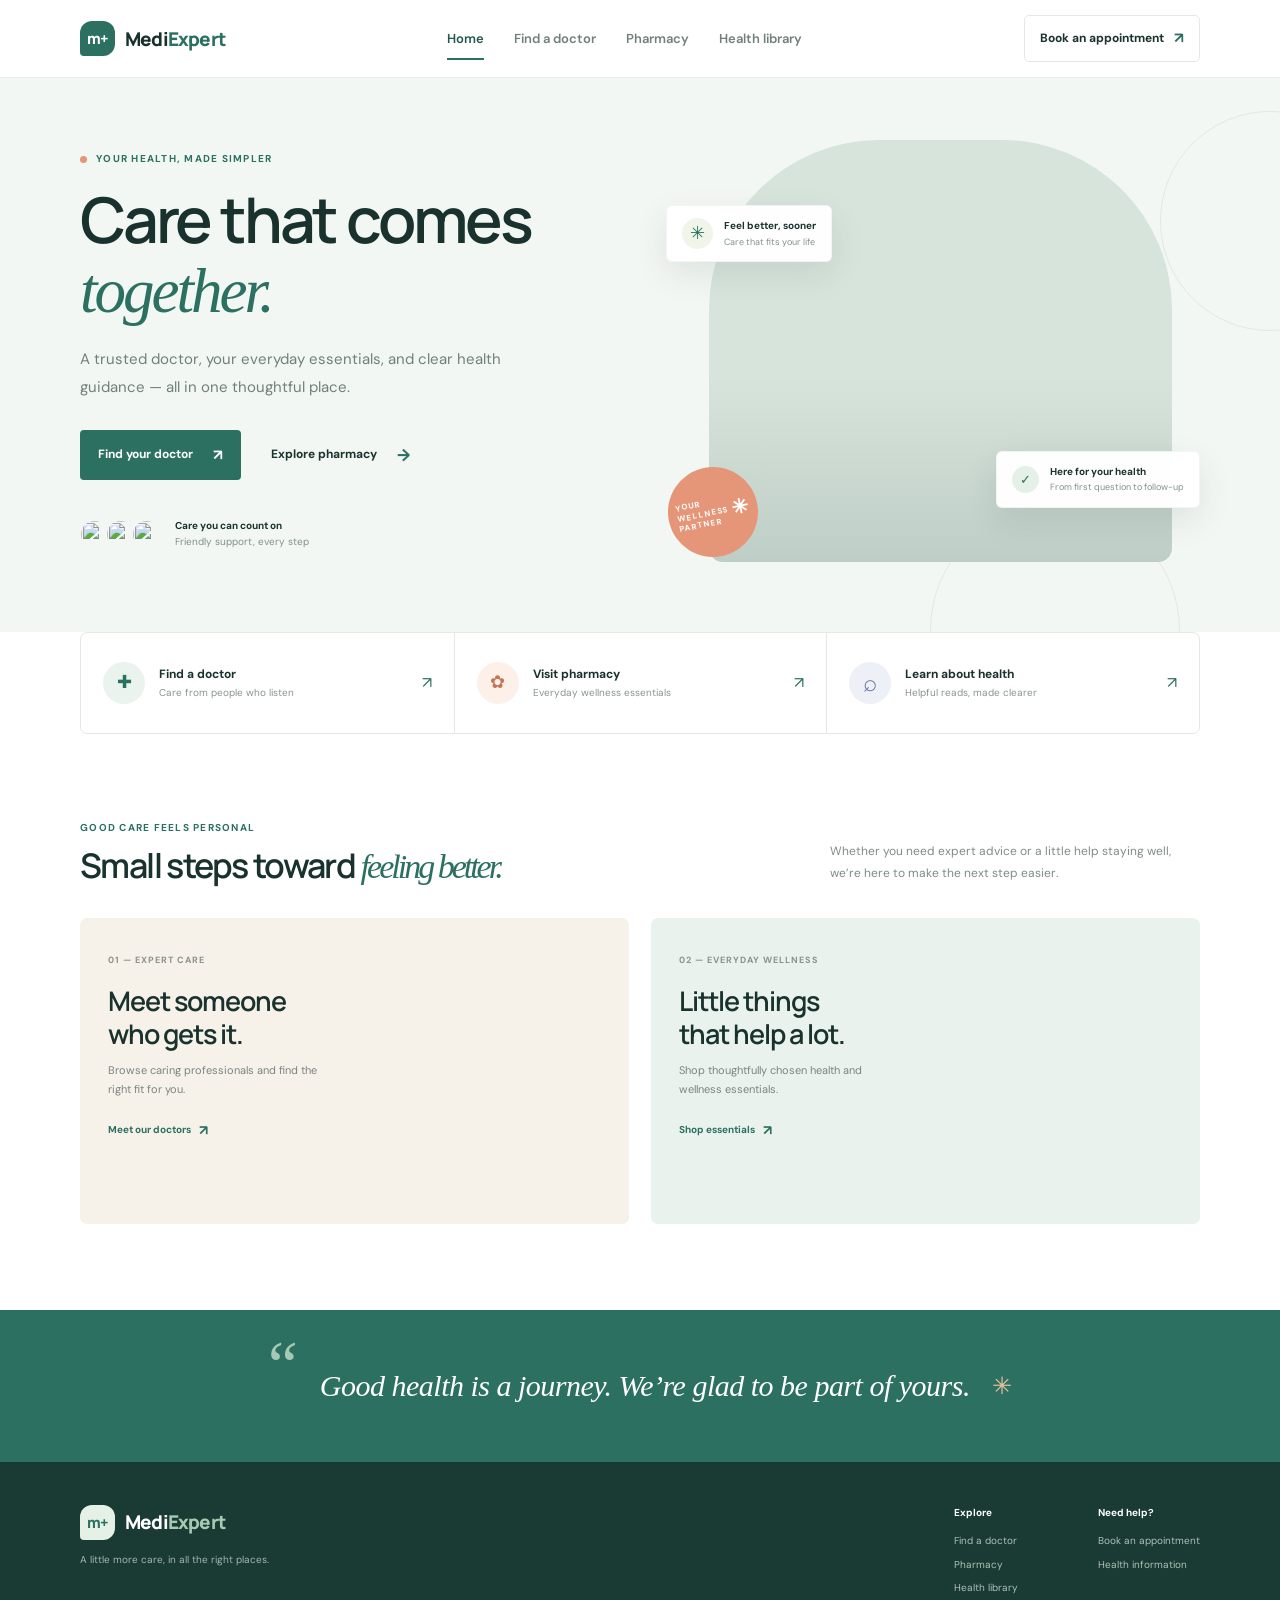
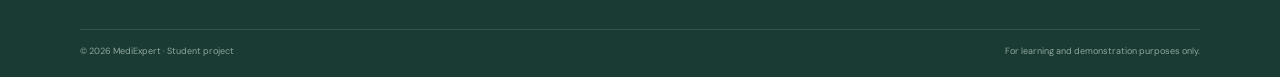
==== index.html @ ca11064e "Add pharmacy page and styles for MediExpert demo project - Created index.html for the pharmacy secti" ====
<!doctype html>
<html lang="en">
  <head>
    <meta charset="utf-8" />
    <meta name="viewport" content="width=device-width, initial-scale=1" />
    <meta
      name="description"
      content="MediExpert helps you find a doctor, shop everyday wellness essentials, and explore trusted health information."
    />
    <title>MediExpert — Care that comes together</title>
    <link rel="preconnect" href="https://fonts.googleapis.com" />
    <link rel="preconnect" href="https://fonts.gstatic.com" crossorigin />
    <link
      href="https://fonts.googleapis.com/css2?family=DM+Sans:wght@400;500;600;700&family=Manrope:wght@400;500;600;700;800&display=swap"
      rel="stylesheet"
    />
    <link rel="stylesheet" href="/style/styles.css" />
    <script src="/js/script.js" defer></script>
  </head>
  <body>
    <header class="site-header">
      <div class="container nav-wrap">
        <a class="brand" href="/" aria-label="MediExpert home"
          ><span class="brand-mark">m+</span
          ><span>Medi<span class="brand-accent">Expert</span></span></a
        >
        <button
          class="menu-toggle"
          type="button"
          aria-expanded="false"
          aria-label="Open navigation"
        >
          <span></span><span></span><span></span>
        </button>
        <nav class="main-nav" aria-label="Main navigation">
          <a class="active" href="/">Home</a><a href="/doctors">Find a doctor</a
          ><a href="/pharmacy">Pharmacy</a><a href="/health">Health library</a>
        </nav>
        <a class="nav-cta" href="doctors/#appointment"
          >Book an appointment <span>↗</span></a
        >
      </div>
    </header>
    <main>
      <section class="hero">
        <div class="container hero-grid">
          <div class="hero-copy">
            <div class="eyebrow">
              <span class="eyebrow-dot"></span> Your health, made simpler
            </div>
            <h1>Care that comes <span>together.</span></h1>
            <p class="hero-text">
              A trusted doctor, your everyday essentials, and clear health
              guidance — all in one thoughtful place.
            </p>
            <div class="hero-actions">
              <a class="button button-primary" href="/doctors"
                >Find your doctor <span>↗</span></a
              ><a class="button button-quiet" href="/pharmacy"
                >Explore pharmacy <span>→</span></a
              >
            </div>
            <div class="hero-proof">
              <div class="avatar-stack" aria-hidden="true">
                <img
                  src="https://images.unsplash.com/photo-1559839734-2b71ea197ec2?auto=format&fit=crop&w=80&q=80"
                  alt=""
                /><img
                  src="https://images.unsplash.com/photo-1612349317150-e413f6a5b16d?auto=format&fit=crop&w=80&q=80"
                  alt=""
                /><img
                  src="https://images.unsplash.com/photo-1594824476967-48c8b964273f?auto=format&fit=crop&w=80&q=80"
                  alt=""
                />
              </div>
              <div>
                <strong>Care you can count on</strong
                ><span>Friendly support, every step</span>
              </div>
            </div>
          </div>
          <div class="hero-visual">
            <div class="hero-photo"></div>
            <div class="floating-note note-top">
              <span class="note-icon">✳</span
              ><span
                ><strong>Feel better, sooner</strong
                ><small>Care that fits your life</small></span
              >
            </div>
            <div class="floating-note note-bottom">
              <span class="mini-check">✓</span
              ><span
                ><strong>Here for your health</strong
                ><small>From first question to follow-up</small></span
              >
            </div>
            <div class="hero-stamp">
              <span>YOUR<br />WELLNESS<br />PARTNER</span><b>✳</b>
            </div>
          </div>
        </div>
        <div class="hero-orb orb-one"></div>
        <div class="hero-orb orb-two"></div>
      </section>
      <section class="quick-links">
        <div class="container quick-grid">
          <a class="quick-card" href="doctors"
            ><span class="quick-icon icon-doctor">✚</span
            ><span
              ><strong>Find a doctor</strong
              ><small>Care from people who listen</small></span
            ><span class="quick-arrow">↗</span></a
          >
          <a class="quick-card" href="pharmacy"
            ><span class="quick-icon icon-pharmacy">✿</span
            ><span
              ><strong>Visit pharmacy</strong
              ><small>Everyday wellness essentials</small></span
            ><span class="quick-arrow">↗</span></a
          >
          <a class="quick-card" href="/health"
            ><span class="quick-icon icon-learn">⌕</span
            ><span
              ><strong>Learn about health</strong
              ><small>Helpful reads, made clearer</small></span
            ><span class="quick-arrow">↗</span></a
          >
        </div>
      </section>
      <section class="section section-care">
        <div class="container">
          <div class="section-heading">
            <div>
              <div class="eyebrow">Good care feels personal</div>
              <h2>Small steps toward <span>feeling better.</span></h2>
            </div>
            <p>
              Whether you need expert advice or a little help staying well,
              we’re here to make the next step easier.
            </p>
          </div>
          <div class="care-grid">
            <article class="care-card care-doctor">
              <div class="care-card-content">
                <span class="card-kicker">01 — Expert care</span>
                <h3>Meet someone<br />who gets it.</h3>
                <p>
                  Browse caring professionals and find the right fit for you.
                </p>
                <a class="text-link" href="doctors"
                  >Meet our doctors <span>↗</span></a
                >
              </div>
              <div
                class="care-image doctor-image"
                role="img"
                aria-label="Doctor speaking with a patient"
              ></div>
            </article>
            <article class="care-card care-wellness">
              <div class="care-card-content">
                <span class="card-kicker">02 — Everyday wellness</span>
                <h3>Little things<br />that help a lot.</h3>
                <p>Shop thoughtfully chosen health and wellness essentials.</p>
                <a class="text-link" href="pharmacy"
                  >Shop essentials <span>↗</span></a
                >
              </div>
              <div
                class="care-image wellness-image"
                role="img"
                aria-label="Wellness products on a shelf"
              ></div>
            </article>
          </div>
        </div>
      </section>
      <section class="quote-band">
        <div class="container quote-inner">
          <span class="quote-mark">“</span>
          <blockquote>
            Good health is a journey. We’re glad to be part of yours.
          </blockquote>
          <span class="quote-spark">✳</span>
        </div>
      </section>
    </main>
    <footer class="site-footer">
      <div class="container footer-main">
        <div class="footer-brand">
          <a class="brand brand-light" href="index.html"
            ><span class="brand-mark">m+</span
            ><span>Medi<span class="brand-accent">Expert</span></span></a
          >
          <p>A little more care, in all the right places.</p>
        </div>
        <div class="footer-links">
          <div>
            <strong>Explore</strong
            ><a href="doctors/index.html">Find a doctor</a
            ><a href="pharmacy/index.html">Pharmacy</a
            ><a href="health/index.html">Health library</a>
          </div>
          <div>
            <strong>Need help?</strong
            ><a href="doctors/index.html#appointment">Book an appointment</a
            ><a href="health/index.html#disclaimer">Health information</a>
          </div>
        </div>
      </div>
      <div class="container footer-bottom">
        <span>© 2026 MediExpert · Student project</span
        ><span>For learning and demonstration purposes only.</span>
      </div>
    </footer>
  </body>
</html>
---- style/styles.css ----
:root {
  --ink: #19322e;
  --green: #2b7061;
  --green-dark: #20594d;
  --mint: #e8f2ed;
  --mint-light: #f3f7f3;
  --coral: #e59578;
  --line: #e4e9e3;
  --font-body: "DM Sans", sans-serif;
  --font-heading: "Manrope", sans-serif;
}
* { box-sizing: border-box; }
html { scroll-behavior: smooth; }
body { margin: 0; color: var(--ink); background: white; font: 15px/1.65 var(--font-body); }
a { color: inherit; text-decoration: none; }
button, input, select { font: inherit; }
img { display: block; max-width: 100%; }
.container { width: min(1120px, calc(100% - 48px)); margin-inline: auto; }
.site-header { position: sticky; z-index: 20; top: 0; height: 78px; border-bottom: 1px solid rgba(228,233,227,.8); background: rgba(255,255,255,.96); backdrop-filter: blur(12px); }
.nav-wrap { height: 100%; display: flex; align-items: center; justify-content: space-between; gap: 25px; }
.brand { display: inline-flex; align-items: center; gap: 10px; font: 800 19px var(--font-heading); letter-spacing: -.8px; white-space: nowrap; }
.brand-mark { width: 35px; height: 35px; display: grid; place-items: center; border-radius: 12px 12px 12px 4px; background: var(--green); color: white; font-size: 15px; }
.brand-accent { color: var(--green); }
.main-nav { display: flex; align-items: center; gap: 30px; color: #71807a; font-size: 13px; font-weight: 600; }
.main-nav a { position: relative; padding: 28px 0; }
.main-nav a:hover, .main-nav a.active { color: var(--green-dark); }
.main-nav a.active::after { position: absolute; right: 0; bottom: 17px; left: 0; height: 2px; background: var(--green); content: ""; }
.nav-cta { display: inline-flex; align-items: center; gap: 10px; border: 1px solid var(--line); border-radius: 5px; padding: 10px 15px; font-size: 12px; font-weight: 700; white-space: nowrap; }
.nav-cta:hover { border-color: var(--green); background: var(--green); color: white; }
.nav-cta > span { color: var(--green); font-size: 15px; }
.nav-cta:hover > span { color: white; }
.menu-toggle { display: none; border: 0; padding: 8px; background: none; }
.menu-toggle span { display: block; width: 22px; height: 2px; margin: 5px; border-radius: 2px; background: var(--ink); }
.hero { position: relative; overflow: hidden; background: var(--mint-light); }
.hero-grid { position: relative; z-index: 1; min-height: 548px; display: grid; grid-template-columns: 1fr 1fr; align-items: center; gap: 62px; padding-block: 62px 70px; }
.eyebrow { display: flex; align-items: center; gap: 9px; color: var(--green); font-size: 10px; font-weight: 700; letter-spacing: 1.25px; text-transform: uppercase; }
.eyebrow-dot { width: 7px; height: 7px; border-radius: 50%; background: var(--coral); }
h1, h2, h3, p { margin-top: 0; }
.hero h1, .page-hero h1 { margin: 17px 0; font: 600 clamp(42px, 5vw, 63px)/1.1 var(--font-heading); letter-spacing: -3.2px; }
.hero h1 span, .page-hero h1 span, .section-heading h2 span { color: var(--green); font: italic 400 1em Georgia, serif; letter-spacing: -3px; }
.hero-text { max-width: 450px; margin-bottom: 26px; color: #71807b; font-size: 15px; line-height: 1.9; }
.hero-actions { display: flex; flex-wrap: wrap; align-items: center; gap: 12px; }
.button { min-height: 46px; display: inline-flex; align-items: center; justify-content: center; gap: 20px; border: 1px solid transparent; border-radius: 4px; padding: 12px 17px; font-size: 12px; font-weight: 700; transition: transform .2s, background .2s; cursor: pointer; }
.button:hover { transform: translateY(-2px); }
.button-primary { background: var(--green); color: white; }
.button-primary:hover { background: var(--green-dark); }
.button-primary span { font-size: 15px; }
.button-quiet { color: var(--ink); }
.button-quiet span { color: var(--green); font-size: 17px; }
.hero-proof { display: flex; align-items: center; gap: 13px; margin-top: 36px; }
.avatar-stack { display: flex; padding-left: 4px; }
.avatar-stack img { width: 31px; height: 31px; margin-left: -5px; border: 2px solid var(--mint-light); border-radius: 50%; object-fit: cover; }
.hero-proof strong, .hero-proof span { display: block; }
.hero-proof strong { font-size: 10px; }
.hero-proof div:last-child span { color: #84918b; font-size: 10px; }
.hero-visual { position: relative; height: 422px; }
.hero-photo { position: absolute; inset: 0 28px 0 38px; border-radius: 170px 170px 14px 14px; background: #d7e4dc url("https://images.unsplash.com/photo-1559839734-2b71ea197ec2?auto=format&fit=crop&w=1000&q=88") center 35%/cover; }
.hero-photo::after { position: absolute; inset: 0; border-radius: inherit; background: linear-gradient(180deg, transparent 56%, rgba(23,54,46,.13)); content: ""; }
.floating-note { position: absolute; z-index: 2; display: flex; align-items: center; gap: 11px; border: 1px solid rgba(25,50,46,.05); border-radius: 6px; padding: 12px 15px; background: rgba(255,255,255,.96); box-shadow: 0 12px 32px rgba(34,63,53,.1); }
.note-top { top: 65px; left: -5px; }
.note-bottom { right: 0; bottom: 54px; }
.note-icon, .mini-check { width: 31px; height: 31px; display: grid; flex: none; place-items: center; border-radius: 50%; background: #eff5e9; color: var(--green); font-size: 18px; }
.mini-check { width: 27px; height: 27px; background: #e5f1e7; font-size: 13px; }
.floating-note strong, .floating-note small { display: block; }
.floating-note strong { font-size: 10px; }
.floating-note small { color: #84918b; font-size: 9px; }
.hero-stamp { position: absolute; bottom: 5px; left: -3px; width: 90px; height: 90px; display: flex; align-items: center; justify-content: center; gap: 3px; border-radius: 50%; background: var(--coral); color: white; transform: rotate(-12deg); }
.hero-stamp span { font-size: 8px; font-weight: 700; line-height: 1.35; letter-spacing: 1px; }
.hero-stamp b { font-size: 20px; }
.hero-orb { position: absolute; border: 1px solid rgba(43,112,97,.1); border-radius: 50%; }
.orb-one { top: 33px; right: -100px; width: 220px; height: 220px; }
.orb-two { right: 100px; bottom: -123px; width: 250px; height: 250px; }
.quick-grid { display: grid; grid-template-columns: repeat(3, 1fr); border: 1px solid var(--line); border-radius: 7px; background: white; }
.quick-card { display: flex; min-height: 100px; align-items: center; gap: 14px; padding: 18px 22px; }
.quick-card + .quick-card { border-left: 1px solid var(--line); }
.quick-card:hover { background: #f8faf7; }
.quick-icon { width: 42px; height: 42px; display: grid; flex: none; place-items: center; border-radius: 50%; font-size: 18px; }
.icon-doctor { background: #eaf3ed; color: var(--green); }
.icon-pharmacy { background: #fcf0e9; color: #c47658; }
.icon-learn { background: #eef0f7; color: #6976a1; font-size: 24px; }
.quick-card strong, .quick-card small { display: block; }
.quick-card strong { font-size: 12px; }
.quick-card small { color: #89958f; font-size: 10px; }
.quick-arrow { margin-left: auto; color: var(--green); font-size: 16px; }
.section { padding: 86px 0; }
.section-heading { display: flex; align-items: end; justify-content: space-between; gap: 35px; margin-bottom: 32px; }
.section-heading h2, .appointment-copy h2 { margin: 8px 0 0; font: 600 34px/1.22 var(--font-heading); letter-spacing: -1.6px; }
.section-heading > p { max-width: 370px; margin: 0 0 2px; color: #7e8d86; font-size: 12px; line-height: 1.85; }
.care-grid { display: grid; grid-template-columns: 1fr 1fr; gap: 22px; }
.care-card { position: relative; display: flex; min-height: 306px; overflow: hidden; border-radius: 7px; }
.care-doctor { background: #f6f1e9; }
.care-wellness { background: #eaf2ed; }
.care-card-content { position: relative; z-index: 1; width: 55%; padding: 28px 0 25px 28px; }
.card-kicker { color: #8a928b; font-size: 9px; font-weight: 700; letter-spacing: 1px; text-transform: uppercase; }
.care-card h3 { margin: 14px 0 10px; font: 600 27px/1.22 var(--font-heading); letter-spacing: -1px; }
.care-card p { max-width: 215px; margin-bottom: 17px; color: #79867f; font-size: 11px; line-height: 1.75; }
.text-link { display: inline-flex; align-items: center; gap: 8px; color: var(--green); font-size: 10px; font-weight: 700; }
.text-link span { font-size: 14px; }
.care-image { position: absolute; inset: 0 0 0 auto; width: 48%; background-position: center; background-size: cover; }
.doctor-image { background-image: linear-gradient(90deg, #f6f1e9 0%, transparent 35%), url("https://images.unsplash.com/photo-1576091160399-112ba8d25d1d?auto=format&fit=crop&w=650&q=85"); }
.wellness-image { background-image: linear-gradient(90deg, #eaf2ed 0%, transparent 35%), url("https://images.unsplash.com/photo-1608248543803-ba4f8c70ae0b?auto=format&fit=crop&w=650&q=85"); }
.quote-band { background: var(--green); color: white; }
.quote-inner { min-height: 152px; display: flex; align-items: center; justify-content: center; gap: 22px; }
.quote-mark { align-self: flex-start; margin-top: 22px; color: #a7c8b4; font: 67px/1 Georgia, serif; }
.quote-inner blockquote { margin: 0; font: italic clamp(22px, 3vw, 30px) Georgia, serif; letter-spacing: -.5px; }
.quote-spark { color: #e9c19d; font-size: 24px; }
.site-footer { background: #193b34; color: white; }
.footer-main { display: flex; justify-content: space-between; gap: 40px; padding-block: 43px 32px; }
.brand-light .brand-mark { background: #e5f1e7; color: var(--green); }
.brand-light .brand-accent { color: #a6c9b3; }
.footer-brand p { margin: 12px 0 0; color: #a5b7ad; font-size: 10px; }
.footer-links { display: flex; gap: 80px; }
.footer-links div { display: grid; gap: 7px; align-content: start; }
.footer-links strong { margin-bottom: 5px; font-size: 10px; }
.footer-links a { color: #afc0b7; font-size: 10px; }
.footer-links a:hover { color: white; }
.footer-bottom { display: flex; justify-content: space-between; gap: 20px; border-top: 1px solid rgba(255,255,255,.12); padding-block: 14px 18px; color: #91a79b; font-size: 9px; }

.page-hero { overflow: hidden; background: var(--mint-light); }
.page-hero-inner { min-height: 425px; display: grid; grid-template-columns: .9fr 1.1fr; align-items: center; gap: 58px; padding-block: 48px; }
.page-hero h1 { margin-top: 15px; font-size: clamp(43px, 5vw, 60px); }
.page-hero-inner > div:first-child > p { max-width: 405px; margin-bottom: 21px; color: #75847d; font-size: 13px; line-height: 1.85; }
.page-hero-image { position: relative; height: 325px; border-radius: 130px 12px 12px 12px; background-position: center 38%; background-size: cover; }
.doctor-hero-image { background-image: linear-gradient(0deg, rgba(21,51,43,.2), transparent 45%), url("https://images.unsplash.com/photo-1576091160550-2173dba999ef?auto=format&fit=crop&w=1000&q=88"); }
.pharmacy-hero-image { background-image: linear-gradient(0deg, rgba(21,51,43,.22), transparent 45%), url("https://images.unsplash.com/photo-1608248543803-ba4f8c70ae0b?auto=format&fit=crop&w=1000&q=88"); }
.health-hero-image { background-image: linear-gradient(0deg, rgba(21,51,43,.22), transparent 45%), url("https://images.unsplash.com/photo-1505751172876-fa1923c5c528?auto=format&fit=crop&w=1000&q=88"); }
.image-caption { position: absolute; right: 15px; bottom: 15px; display: flex; align-items: center; gap: 9px; border-radius: 4px; padding: 10px 13px; background: white; font-size: 10px; font-weight: 600; }
.image-caption span { color: var(--green); font-size: 17px; }
.doctor-list-section, .product-section, .article-section { padding-top: 75px; }
.doctor-grid { display: grid; grid-template-columns: repeat(3, 1fr); gap: 19px; }
.doctor-card { overflow: hidden; border: 1px solid var(--line); border-radius: 6px; background: white; }
.doctor-card > img { width: 100%; height: 224px; object-fit: cover; object-position: center 32%; }
.doctor-info { padding: 18px 18px 16px; }
.doctor-specialty, .article-topic { color: var(--green); font-size: 8px; font-weight: 700; letter-spacing: 1px; }
.doctor-info h3 { margin: 5px 0 3px; font: 700 16px var(--font-heading); }
.doctor-info > p { min-height: 35px; margin-bottom: 13px; color: #87928c; font-size: 10px; }
.doctor-meta { display: flex; align-items: center; justify-content: space-between; border-top: 1px solid var(--line); padding-top: 10px; color: #87928c; font-size: 9px; }
.doctor-meta a { color: var(--green); font-size: 17px; }
.appointment-section { background: #f5f7f2; scroll-margin-top: 80px; }
.appointment-layout { display: grid; grid-template-columns: .9fr 1.1fr; align-items: center; gap: 80px; }
.appointment-copy h2 { margin-block: 10px 15px; font-size: 36px; }
.appointment-copy > p { max-width: 400px; color: #78877f; font-size: 12px; line-height: 1.9; }
.appointment-note { display: flex; gap: 12px; margin-top: 25px; color: #74837b; font-size: 10px; line-height: 1.8; }
.appointment-note > span:first-child { color: var(--coral); font-size: 21px; }
.appointment-note strong { color: var(--ink); }
.appointment-form { border: 1px solid var(--line); border-radius: 6px; padding: 25px; background: white; box-shadow: 0 14px 40px rgba(37,71,59,.04); }
.form-title { display: flex; align-items: baseline; justify-content: space-between; margin-bottom: 18px; }
.form-title strong { font: 700 17px var(--font-heading); }
.form-title span { color: #96a19b; font-size: 9px; }
.appointment-form label { display: block; margin: 11px 0 5px; color: #4a6058; font-size: 10px; font-weight: 700; }
.appointment-form input, .appointment-form select { width: 100%; height: 42px; border: 1px solid #e1e8e1; border-radius: 3px; outline: none; padding: 0 11px; background: white; color: var(--ink); font-size: 11px; }
.appointment-form input:focus, .appointment-form select:focus, .search-box:focus-within { border-color: #75a290; box-shadow: 0 0 0 3px rgba(43,112,97,.09); }
.appointment-form input::placeholder { color: #acb6b0; }
.form-row { display: grid; grid-template-columns: 1fr 1fr; gap: 12px; }
.form-submit { width: 100%; margin-top: 19px; }
.form-feedback { min-height: 17px; margin: 8px 0 0; color: var(--green); font-size: 10px; }
.cart-link { gap: 12px; }
.cart-count { min-width: 22px; height: 22px; display: grid; place-items: center; border-radius: 50%; background: var(--mint); color: var(--green); font-size: 10px; }
.shop-toolbar { display: flex; align-items: center; justify-content: space-between; gap: 20px; margin: 3px 0 22px; }
.shop-categories { display: flex; flex-wrap: wrap; gap: 7px; }
.category-pill { border: 1px solid var(--line); border-radius: 20px; padding: 6px 12px; color: #75847d; font-size: 9px; }
.shop-categories .category-pill { background: white; font-family: var(--font-body); cursor: pointer; }
.shop-categories .category-pill:hover { border-color: #9db8a8; }
.category-active { border-color: var(--green); background: var(--green); color: white; }
.shop-categories .category-pill.category-active { border-color: var(--green); background: var(--green); color: white; }
.search-box { display: flex; width: 225px; align-items: center; gap: 8px; border: 1px solid var(--line); border-radius: 4px; padding: 0 10px; color: var(--green); }
.search-box > span { font-size: 21px; }
.search-box input { width: 100%; height: 37px; border: 0; outline: 0; background: transparent; font-size: 10px; }
.product-grid { display: grid; grid-template-columns: repeat(4, 1fr); gap: 17px; }
.product-card { overflow: hidden; border: 1px solid var(--line); border-radius: 5px; background: white; transition: transform .2s, box-shadow .2s; }
.product-card:hover { transform: translateY(-3px); box-shadow: 0 12px 28px rgba(38,68,58,.08); }
.product-art { position: relative; height: 205px; display: grid; place-items: center; overflow: hidden; }
.product-art-green { background: #e7f0e8; }.product-art-peach { background: #f9ece6; }.product-art-yellow { background: #f4f0dc; }.product-art-blue { background: #e7eef0; }
.product-label { position: absolute; top: 14px; left: 14px; color: #688077; font-size: 7px; font-weight: 700; letter-spacing: 1px; }
.product-deco { position: absolute; right: 18px; bottom: 9px; color: rgba(43,112,97,.28); font-size: 42px; }
.bottle, .tube { position: relative; z-index: 1; display: grid; place-items: center; text-align: center; box-shadow: 8px 13px 20px rgba(39,70,56,.12); }
.bottle { width: 70px; height: 112px; margin-top: 22px; border-radius: 10px 10px 12px 12px; }
.bottle::before { position: absolute; top: -15px; width: 28px; height: 17px; border-radius: 4px 4px 0 0; background: #d1d6c6; content: ""; }
.bottle span, .tube span { color: rgba(31,71,57,.8); font: 700 10px/1.25 var(--font-heading); }
.bottle-green { background: linear-gradient(110deg, #b8cdb9, #e5e9d8 55%, #c4d2bd); }.bottle-yellow { background: linear-gradient(110deg, #e1d6a5, #f5ecc4 55%, #d7c987); }
.bottle-saline { background: linear-gradient(110deg, #b4cbd0, #e4efea 55%, #afc8ca); }
.tube { width: 68px; height: 115px; margin-top: 16px; clip-path: polygon(15% 0,85% 0,100% 83%,88% 100%,12% 100%,0 83%); }
.tube-peach { background: linear-gradient(110deg, #e4b7a3, #f5d6c4 55%, #d69a83); }.tube-blue { background: linear-gradient(110deg, #acc6c7, #deebdf 55%, #92b3b4); }
.product-info { padding: 15px 13px 13px; }
.product-category { color: #87968e; font-size: 7px; font-weight: 700; letter-spacing: .9px; }
.product-info h3 { margin: 3px 0 2px; font: 700 13px var(--font-heading); }
.product-info > p { min-height: 32px; margin-bottom: 12px; color: #86938c; font-size: 9px; line-height: 1.7; }
.product-buy { display: flex; align-items: center; justify-content: space-between; gap: 5px; border-top: 1px solid var(--line); padding-top: 10px; }
.product-buy strong { font-size: 11px; }
.add-to-cart { border: 0; border-radius: 3px; padding: 7px 8px; background: #eef5ef; color: var(--green); font-size: 9px; font-weight: 700; cursor: pointer; }
.add-to-cart:hover { background: var(--green); color: white; }
.add-to-cart span { margin-left: 4px; font-size: 13px; }
.pharmacy-disclaimer { display: flex; gap: 12px; margin-top: 31px; border-radius: 4px; padding: 15px 17px; background: #f5f7f2; color: #75847d; font-size: 10px; line-height: 1.75; }
.pharmacy-disclaimer > span { color: var(--green); font-size: 17px; }.pharmacy-disclaimer p { margin: 0; }.pharmacy-disclaimer strong { color: var(--ink); }
.empty-search { margin: 35px 0; color: #75847d; text-align: center; font-size: 12px; }
.toast { position: fixed; z-index: 40; right: 24px; bottom: 24px; padding: 12px 17px; border-radius: 4px; background: var(--ink); color: white; box-shadow: 0 7px 25px #19322e33; font-size: 11px; opacity: 0; pointer-events: none; transform: translateY(10px); transition: opacity .2s, transform .2s; }
.toast.visible { opacity: 1; transform: translateY(0); }
.article-grid { display: grid; grid-template-columns: repeat(3, 1fr); gap: 18px; }
.article-card { overflow: hidden; border: 1px solid var(--line); border-radius: 5px; }
.article-art { position: relative; height: 150px; display: grid; place-items: center; overflow: hidden; }
.article-art-peach { background: #f9eee8; }.article-art-green { background: #e8f1e9; }.article-art-blue { background: #e9edf4; }
.article-number { position: absolute; top: 12px; left: 15px; color: #81958a; font-size: 9px; font-weight: 700; letter-spacing: 1px; }
.article-symbol { width: 81px; height: 81px; display: grid; place-items: center; border: 1px solid rgba(43,112,97,.25); border-radius: 50%; color: var(--green); font: 44px Georgia, serif; }
.article-content { padding: 16px; }
.article-topic { font-size: 7px; }
.article-content h3 { margin: 6px 0; font: 700 15px/1.4 var(--font-heading); }
.article-content p { min-height: 53px; margin-bottom: 10px; color: #849089; font-size: 9px; line-height: 1.8; }
.reading-notes { display: grid; grid-template-columns: repeat(3, 1fr); gap: 18px; margin-top: 36px; }
.reading-notes article { scroll-margin-top: 95px; border-top: 2px solid var(--mint); padding-top: 14px; }
.reading-notes article > span { color: var(--green); font-size: 8px; font-weight: 700; letter-spacing: .8px; }
.reading-notes h3 { margin: 7px 0; font: 700 14px var(--font-heading); }
.reading-notes p { margin: 0; color: #7c8982; font-size: 10px; line-height: 1.85; }
.health-disclaimer { display: flex; gap: 14px; margin-top: 35px; border: 1px solid #e8eadd; border-radius: 4px; padding: 17px; background: #fbfaf3; scroll-margin-top: 95px; }
.disclaimer-icon { width: 23px; height: 23px; display: grid; flex: none; place-items: center; border: 1px solid #d5bd79; border-radius: 50%; color: #a18943; font: italic 14px Georgia, serif; }
.health-disclaimer strong { font-size: 11px; }.health-disclaimer p { margin: 4px 0 0; color: #7c8982; font-size: 10px; line-height: 1.8; }
@media (max-width: 900px) {
  .main-nav { gap: 17px; }.nav-wrap { gap: 15px; }.nav-cta { padding: 9px 10px; font-size: 10px; }
  .hero-grid { gap: 30px; }.hero-visual { height: 375px; }.hero-proof { margin-top: 25px; }
  .quick-card { gap: 9px; padding-inline: 13px; }.care-card-content { padding-left: 20px; }.care-card h3 { font-size: 24px; }
  .appointment-layout { gap: 38px; }.product-grid { grid-template-columns: repeat(2, 1fr); }
}
@media (max-width: 680px) {
  .container { width: min(100% - 36px, 500px); }.site-header { height: 66px; }.brand { font-size: 18px; }.brand-mark { width: 32px; height: 32px; }
  .menu-toggle { display: block; order: 3; }.nav-wrap { position: relative; justify-content: space-between; }
  .nav-cta { margin-left: auto; font-size: 0; gap: 5px; }.nav-cta > span { font-size: 17px; }.cart-link { font-size: 10px; }
  .main-nav { position: absolute; top: 65px; right: -18px; left: -18px; display: none; align-items: stretch; gap: 0; border-bottom: 1px solid var(--line); padding: 8px 18px 12px; background: white; box-shadow: 0 10px 18px rgba(25,50,46,.07); }
  .main-nav.open { display: flex; flex-direction: column; }.main-nav a { padding: 10px 0; }.main-nav a.active::after { right: auto; bottom: 5px; width: 26px; }
  .hero-grid { min-height: auto; grid-template-columns: 1fr; gap: 29px; padding-block: 50px 38px; }.hero h1, .page-hero h1 { font-size: 48px; letter-spacing: -2.7px; }
  .hero-text { max-width: 410px; font-size: 13px; }.hero-proof { margin-top: 24px; }.hero-visual { height: 350px; margin-inline: 10px; }
  .hero-photo { right: 30px; left: 33px; border-radius: 130px 130px 10px 10px; }.note-top { top: 40px; left: -6px; }.note-bottom { right: -5px; bottom: 37px; }
  .hero-stamp { bottom: 0; width: 75px; height: 75px; }.quick-grid { grid-template-columns: 1fr; }.quick-card { min-height: 76px; padding: 12px 16px; }
  .quick-card + .quick-card { border-top: 1px solid var(--line); border-left: 0; }.quick-icon { width: 37px; height: 37px; }
  .section { padding: 60px 0; }.section-heading { align-items: start; flex-direction: column; gap: 12px; margin-bottom: 22px; }
  .section-heading h2, .appointment-copy h2 { font-size: 29px; }.section-heading > p { max-width: 480px; }
  .care-grid { grid-template-columns: 1fr; gap: 14px; }.care-card { min-height: 280px; }.care-card-content { width: 60%; padding: 24px 0 20px 19px; }
  .care-card h3 { font-size: 24px; }.care-image { width: 48%; }.quote-inner { min-height: 125px; gap: 12px; }
  .quote-mark { margin-top: 21px; font-size: 48px; }.quote-inner blockquote { font-size: 21px; }.quote-spark { font-size: 17px; }
  .footer-main { flex-direction: column; gap: 25px; padding-block: 34px 25px; }.footer-links { gap: 55px; }
  .footer-bottom { flex-direction: column; gap: 3px; }.page-hero-inner { min-height: auto; grid-template-columns: 1fr; gap: 27px; padding-block: 43px 35px; }
  .page-hero-inner > div:first-child > p { font-size: 12px; }.page-hero-image { height: 260px; border-radius: 100px 8px 8px 8px; }
  .doctor-grid { grid-template-columns: 1fr; gap: 13px; }.doctor-card { display: grid; grid-template-columns: 125px 1fr; }
  .doctor-card > img { height: 100%; min-height: 175px; }.doctor-info { padding: 14px 12px; }.doctor-info h3 { font-size: 14px; }.doctor-info > p { min-height: 0; }
  .appointment-layout { grid-template-columns: 1fr; gap: 22px; }.appointment-form { padding: 19px; }
  .shop-toolbar { align-items: stretch; flex-direction: column; }.search-box { width: 100%; }.product-grid { gap: 10px; }
  .product-art { height: 170px; }.product-info { padding: 12px 10px; }.product-info h3 { font-size: 12px; }.add-to-cart { padding: 7px 6px; font-size: 8px; }
  .article-grid { grid-template-columns: 1fr; }.article-card { display: grid; grid-template-columns: 115px 1fr; }.article-art { height: 100%; min-height: 185px; }
  .article-symbol { width: 60px; height: 60px; font-size: 32px; }.article-content { padding: 14px 12px; }.article-content p { min-height: 0; }
  .reading-notes { grid-template-columns: 1fr; gap: 20px; }
}
@media (max-width: 380px) {
  .container { width: calc(100% - 28px); }.hero h1, .page-hero h1 { font-size: 42px; }
  .hero-actions { align-items: stretch; flex-direction: column; }.button-quiet { justify-content: flex-start; }
  .hero-visual { height: 300px; }.floating-note { padding: 9px 10px; }.note-bottom { right: -5px; }
  .product-grid { grid-template-columns: 1fr 1fr; }.product-art { height: 145px; }.form-row { grid-template-columns: 1fr; gap: 0; }
}
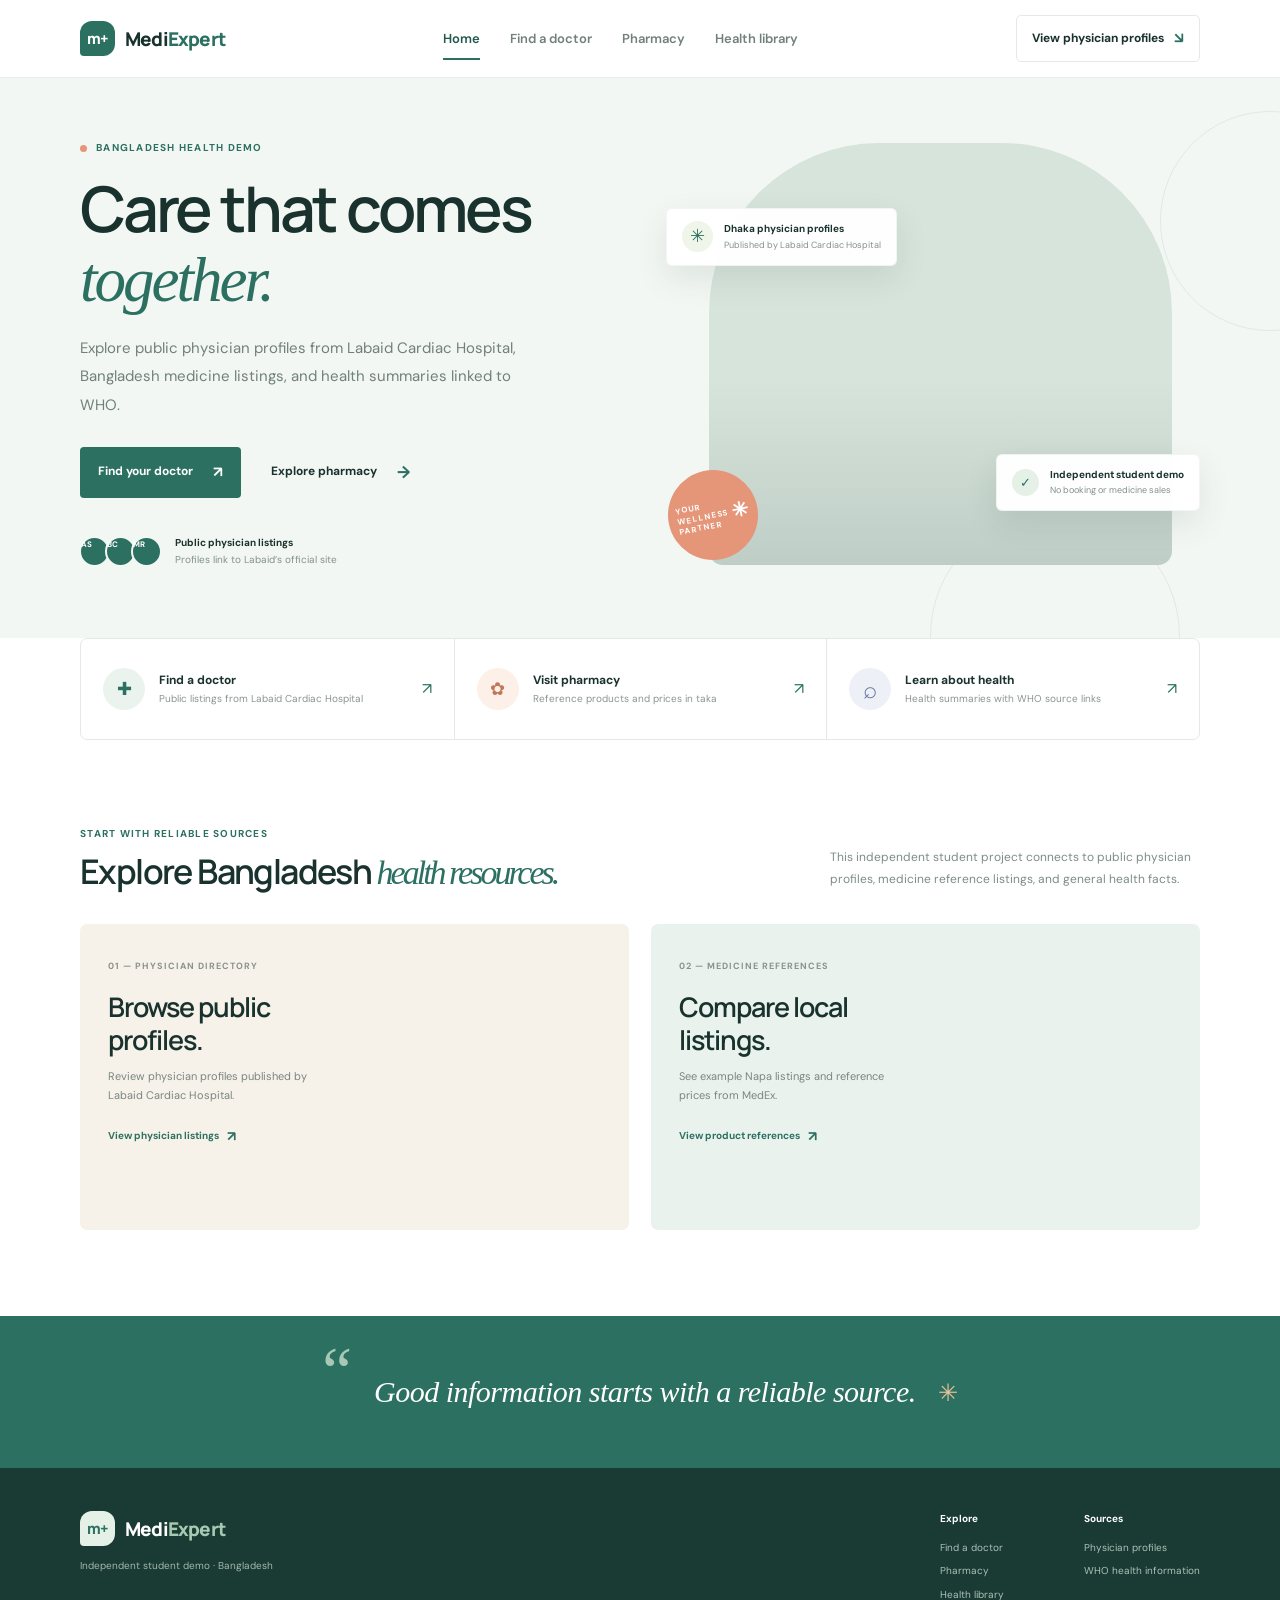
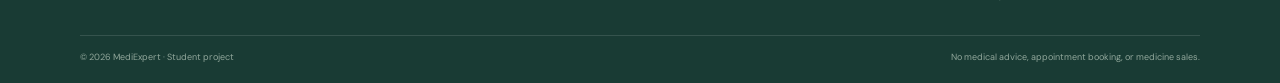
==== commit 1f6da278: "Refactor MediExpert demo content and structure - Updated doctor profiles to reflect Labaid Cardiac H" ====
--- a/index.html
+++ b/index.html
@@ -5,7 +5,7 @@
     <meta name="viewport" content="width=device-width, initial-scale=1" />
     <meta
       name="description"
-      content="MediExpert helps you find a doctor, shop everyday wellness essentials, and explore trusted health information."
+      content="Explore public physician profiles, Bangladesh medicine reference prices, and WHO-linked health information in this independent student demo."
     />
     <title>MediExpert — Care that comes together</title>
     <link rel="preconnect" href="https://fonts.googleapis.com" />
@@ -14,7 +14,8 @@
       href="https://fonts.googleapis.com/css2?family=DM+Sans:wght@400;500;600;700&family=Manrope:wght@400;500;600;700;800&display=swap"
       rel="stylesheet"
     />
-    <link rel="stylesheet" href="/style/styles.css" />
+    <link rel="stylesheet" href="/style/style.css" />
+    <link rel="stylesheet" href="/style/home.css" />
     <script src="/js/script.js" defer></script>
   </head>
   <body>
@@ -36,8 +37,8 @@
           <a class="active" href="/">Home</a><a href="/doctors">Find a doctor</a
           ><a href="/pharmacy">Pharmacy</a><a href="/health">Health library</a>
         </nav>
-        <a class="nav-cta" href="doctors/#appointment"
-          >Book an appointment <span>↗</span></a
+        <a class="nav-cta" href="doctors/#providers"
+          >View physician profiles <span>↘</span></a
         >
       </div>
     </header>
@@ -46,12 +47,12 @@
         <div class="container hero-grid">
           <div class="hero-copy">
             <div class="eyebrow">
-              <span class="eyebrow-dot"></span> Your health, made simpler
+              <span class="eyebrow-dot"></span> Bangladesh health demo
             </div>
             <h1>Care that comes <span>together.</span></h1>
             <p class="hero-text">
-              A trusted doctor, your everyday essentials, and clear health
-              guidance — all in one thoughtful place.
+              Explore public physician profiles from Labaid Cardiac Hospital,
+              Bangladesh medicine listings, and health summaries linked to WHO.
             </p>
             <div class="hero-actions">
               <a class="button button-primary" href="/doctors"
@@ -62,20 +63,11 @@
             </div>
             <div class="hero-proof">
               <div class="avatar-stack" aria-hidden="true">
-                <img
-                  src="https://images.unsplash.com/photo-1559839734-2b71ea197ec2?auto=format&fit=crop&w=80&q=80"
-                  alt=""
-                /><img
-                  src="https://images.unsplash.com/photo-1612349317150-e413f6a5b16d?auto=format&fit=crop&w=80&q=80"
-                  alt=""
-                /><img
-                  src="https://images.unsplash.com/photo-1594824476967-48c8b964273f?auto=format&fit=crop&w=80&q=80"
-                  alt=""
-                />
+                <span>AS</span><span>BC</span><span>MR</span>
               </div>
               <div>
-                <strong>Care you can count on</strong
-                ><span>Friendly support, every step</span>
+                <strong>Public physician listings</strong
+                ><span>Profiles link to Labaid’s official site</span>
               </div>
             </div>
           </div>
@@ -84,15 +76,15 @@
             <div class="floating-note note-top">
               <span class="note-icon">✳</span
               ><span
-                ><strong>Feel better, sooner</strong
-                ><small>Care that fits your life</small></span
+                ><strong>Dhaka physician profiles</strong
+                ><small>Published by Labaid Cardiac Hospital</small></span
               >
             </div>
             <div class="floating-note note-bottom">
               <span class="mini-check">✓</span
               ><span
-                ><strong>Here for your health</strong
-                ><small>From first question to follow-up</small></span
+                ><strong>Independent student demo</strong
+                ><small>No booking or medicine sales</small></span
               >
             </div>
             <div class="hero-stamp">
@@ -109,21 +101,21 @@
             ><span class="quick-icon icon-doctor">✚</span
             ><span
               ><strong>Find a doctor</strong
-              ><small>Care from people who listen</small></span
+              ><small>Public listings from Labaid Cardiac Hospital</small></span
             ><span class="quick-arrow">↗</span></a
           >
           <a class="quick-card" href="pharmacy"
             ><span class="quick-icon icon-pharmacy">✿</span
             ><span
               ><strong>Visit pharmacy</strong
-              ><small>Everyday wellness essentials</small></span
+              ><small>Reference products and prices in taka</small></span
             ><span class="quick-arrow">↗</span></a
           >
           <a class="quick-card" href="/health"
             ><span class="quick-icon icon-learn">⌕</span
             ><span
               ><strong>Learn about health</strong
-              ><small>Helpful reads, made clearer</small></span
+              ><small>Health summaries with WHO source links</small></span
             ><span class="quick-arrow">↗</span></a
           >
         </div>
@@ -132,24 +124,24 @@
         <div class="container">
           <div class="section-heading">
             <div>
-              <div class="eyebrow">Good care feels personal</div>
-              <h2>Small steps toward <span>feeling better.</span></h2>
+              <div class="eyebrow">Start with reliable sources</div>
+              <h2>Explore Bangladesh <span>health resources.</span></h2>
             </div>
             <p>
-              Whether you need expert advice or a little help staying well,
-              we’re here to make the next step easier.
+              This independent student project connects to public physician
+              profiles, medicine reference listings, and general health facts.
             </p>
           </div>
           <div class="care-grid">
             <article class="care-card care-doctor">
               <div class="care-card-content">
-                <span class="card-kicker">01 — Expert care</span>
-                <h3>Meet someone<br />who gets it.</h3>
+                <span class="card-kicker">01 — Physician directory</span>
+                <h3>Browse public<br />profiles.</h3>
                 <p>
-                  Browse caring professionals and find the right fit for you.
+                  Review physician profiles published by Labaid Cardiac Hospital.
                 </p>
                 <a class="text-link" href="doctors"
-                  >Meet our doctors <span>↗</span></a
+                  >View physician listings <span>↗</span></a
                 >
               </div>
               <div
@@ -160,11 +152,13 @@
             </article>
             <article class="care-card care-wellness">
               <div class="care-card-content">
-                <span class="card-kicker">02 — Everyday wellness</span>
-                <h3>Little things<br />that help a lot.</h3>
-                <p>Shop thoughtfully chosen health and wellness essentials.</p>
+                <span class="card-kicker">02 — Medicine references</span>
+                <h3>Compare local<br />listings.</h3>
+                <p>
+                  See example Napa listings and reference prices from MedEx.
+                </p>
                 <a class="text-link" href="pharmacy"
-                  >Shop essentials <span>↗</span></a
+                  >View product references <span>↗</span></a
                 >
               </div>
               <div
@@ -180,7 +174,7 @@
         <div class="container quote-inner">
           <span class="quote-mark">“</span>
           <blockquote>
-            Good health is a journey. We’re glad to be part of yours.
+            Good information starts with a reliable source.
           </blockquote>
           <span class="quote-spark">✳</span>
         </div>
@@ -193,7 +187,7 @@
             ><span class="brand-mark">m+</span
             ><span>Medi<span class="brand-accent">Expert</span></span></a
           >
-          <p>A little more care, in all the right places.</p>
+          <p>Independent student demo · Bangladesh</p>
         </div>
         <div class="footer-links">
           <div>
@@ -203,15 +197,15 @@
             ><a href="health/index.html">Health library</a>
           </div>
           <div>
-            <strong>Need help?</strong
-            ><a href="doctors/index.html#appointment">Book an appointment</a
-            ><a href="health/index.html#disclaimer">Health information</a>
+            <strong>Sources</strong
+            ><a href="doctors/index.html#providers">Physician profiles</a
+            ><a href="health/index.html#disclaimer">WHO health information</a>
           </div>
         </div>
       </div>
       <div class="container footer-bottom">
         <span>© 2026 MediExpert · Student project</span
-        ><span>For learning and demonstration purposes only.</span>
+        ><span>No medical advice, appointment booking, or medicine sales.</span>
       </div>
     </footer>
   </body>
--- a/style/style.css
+++ b/style/style.css
@@ -0,0 +1,471 @@
+:root {
+  --ink: #19322e;
+  --green: #2b7061;
+  --green-dark: #20594d;
+  --mint: #e8f2ed;
+  --mint-light: #f3f7f3;
+  --coral: #e59578;
+  --line: #e4e9e3;
+  --font-body: "DM Sans", sans-serif;
+  --font-heading: "Manrope", sans-serif;
+}
+* {
+  box-sizing: border-box;
+}
+html {
+  scroll-behavior: smooth;
+}
+body {
+  margin: 0;
+  color: var(--ink);
+  background: white;
+  font: 15px/1.65 var(--font-body);
+}
+a {
+  color: inherit;
+  text-decoration: none;
+}
+button,
+input,
+select {
+  font: inherit;
+}
+img {
+  display: block;
+  max-width: 100%;
+}
+.container {
+  width: min(1120px, calc(100% - 48px));
+  margin-inline: auto;
+}
+.site-header {
+  position: sticky;
+  z-index: 20;
+  top: 0;
+  height: 78px;
+  border-bottom: 1px solid rgba(228, 233, 227, 0.8);
+  background: rgba(255, 255, 255, 0.96);
+  backdrop-filter: blur(12px);
+}
+.nav-wrap {
+  height: 100%;
+  display: flex;
+  align-items: center;
+  justify-content: space-between;
+  gap: 25px;
+}
+.brand {
+  display: inline-flex;
+  align-items: center;
+  gap: 10px;
+  font: 800 19px var(--font-heading);
+  letter-spacing: -0.8px;
+  white-space: nowrap;
+}
+.brand-mark {
+  width: 35px;
+  height: 35px;
+  display: grid;
+  place-items: center;
+  border-radius: 12px 12px 12px 4px;
+  background: var(--green);
+  color: white;
+  font-size: 15px;
+}
+.brand-accent {
+  color: var(--green);
+}
+.main-nav {
+  display: flex;
+  align-items: center;
+  gap: 30px;
+  color: #71807a;
+  font-size: 13px;
+  font-weight: 600;
+}
+.main-nav a {
+  position: relative;
+  padding: 28px 0;
+}
+.main-nav a:hover,
+.main-nav a.active {
+  color: var(--green-dark);
+}
+.main-nav a.active::after {
+  position: absolute;
+  right: 0;
+  bottom: 17px;
+  left: 0;
+  height: 2px;
+  background: var(--green);
+  content: "";
+}
+.nav-cta {
+  display: inline-flex;
+  align-items: center;
+  gap: 10px;
+  border: 1px solid var(--line);
+  border-radius: 5px;
+  padding: 10px 15px;
+  font-size: 12px;
+  font-weight: 700;
+  white-space: nowrap;
+}
+.nav-cta:hover {
+  border-color: var(--green);
+  background: var(--green);
+  color: white;
+}
+.nav-cta > span {
+  color: var(--green);
+  font-size: 15px;
+}
+.nav-cta:hover > span {
+  color: white;
+}
+.menu-toggle {
+  display: none;
+  border: 0;
+  padding: 8px;
+  background: none;
+}
+.menu-toggle span {
+  display: block;
+  width: 22px;
+  height: 2px;
+  margin: 5px;
+  border-radius: 2px;
+  background: var(--ink);
+}
+.eyebrow {
+  display: flex;
+  align-items: center;
+  gap: 9px;
+  color: var(--green);
+  font-size: 10px;
+  font-weight: 700;
+  letter-spacing: 1.25px;
+  text-transform: uppercase;
+}
+.eyebrow-dot {
+  width: 7px;
+  height: 7px;
+  border-radius: 50%;
+  background: var(--coral);
+}
+h1,
+h2,
+h3,
+p {
+  margin-top: 0;
+}
+.page-hero h1 {
+  margin: 17px 0;
+  font: 600 clamp(42px, 5vw, 63px)/1.1 var(--font-heading);
+  letter-spacing: -3.2px;
+}
+.page-hero h1 span,
+.section-heading h2 span {
+  color: var(--green);
+  font:
+    italic 400 1em Georgia,
+    serif;
+  letter-spacing: -3px;
+}
+.button {
+  min-height: 46px;
+  display: inline-flex;
+  align-items: center;
+  justify-content: center;
+  gap: 20px;
+  border: 1px solid transparent;
+  border-radius: 4px;
+  padding: 12px 17px;
+  font-size: 12px;
+  font-weight: 700;
+  transition:
+    transform 0.2s,
+    background 0.2s;
+  cursor: pointer;
+}
+.button:hover {
+  transform: translateY(-2px);
+}
+.button-primary {
+  background: var(--green);
+  color: white;
+}
+.button-primary:hover {
+  background: var(--green-dark);
+}
+.button-primary span {
+  font-size: 15px;
+}
+.mini-check {
+  width: 31px;
+  height: 31px;
+  display: grid;
+  flex: none;
+  place-items: center;
+  border-radius: 50%;
+  background: #eff5e9;
+  color: var(--green);
+  font-size: 18px;
+}
+.mini-check {
+  width: 27px;
+  height: 27px;
+  background: #e5f1e7;
+  font-size: 13px;
+}
+.section {
+  padding: 86px 0;
+}
+.section-heading {
+  display: flex;
+  align-items: end;
+  justify-content: space-between;
+  gap: 35px;
+  margin-bottom: 32px;
+}
+.section-heading h2 {
+  margin: 8px 0 0;
+  font: 600 34px/1.22 var(--font-heading);
+  letter-spacing: -1.6px;
+}
+.section-heading > p {
+  max-width: 370px;
+  margin: 0 0 2px;
+  color: #7e8d86;
+  font-size: 12px;
+  line-height: 1.85;
+}
+.text-link {
+  display: inline-flex;
+  align-items: center;
+  gap: 8px;
+  color: var(--green);
+  font-size: 10px;
+  font-weight: 700;
+}
+.text-link span {
+  font-size: 14px;
+}
+.site-footer {
+  background: #193b34;
+  color: white;
+}
+.footer-main {
+  display: flex;
+  justify-content: space-between;
+  gap: 40px;
+  padding-block: 43px 32px;
+}
+.brand-light .brand-mark {
+  background: #e5f1e7;
+  color: var(--green);
+}
+.brand-light .brand-accent {
+  color: #a6c9b3;
+}
+.footer-brand p {
+  margin: 12px 0 0;
+  color: #a5b7ad;
+  font-size: 10px;
+}
+.footer-links {
+  display: flex;
+  gap: 80px;
+}
+.footer-links div {
+  display: grid;
+  gap: 7px;
+  align-content: start;
+}
+.footer-links strong {
+  margin-bottom: 5px;
+  font-size: 10px;
+}
+.footer-links a {
+  color: #afc0b7;
+  font-size: 10px;
+}
+.footer-links a:hover {
+  color: white;
+}
+.footer-bottom {
+  display: flex;
+  justify-content: space-between;
+  gap: 20px;
+  border-top: 1px solid rgba(255, 255, 255, 0.12);
+  padding-block: 14px 18px;
+  color: #91a79b;
+  font-size: 9px;
+}
+.page-hero {
+  overflow: hidden;
+  background: var(--mint-light);
+}
+.page-hero-inner {
+  min-height: 425px;
+  display: grid;
+  grid-template-columns: 0.9fr 1.1fr;
+  align-items: center;
+  gap: 58px;
+  padding-block: 48px;
+}
+.page-hero h1 {
+  margin-top: 15px;
+  font-size: clamp(43px, 5vw, 60px);
+}
+.page-hero-inner > div:first-child > p {
+  max-width: 405px;
+  margin-bottom: 21px;
+  color: #75847d;
+  font-size: 13px;
+  line-height: 1.85;
+}
+.page-hero-image {
+  position: relative;
+  height: 325px;
+  border-radius: 130px 12px 12px 12px;
+  background-position: center 38%;
+  background-size: cover;
+}
+.image-caption {
+  position: absolute;
+  right: 15px;
+  bottom: 15px;
+  display: flex;
+  align-items: center;
+  gap: 9px;
+  border-radius: 4px;
+  padding: 10px 13px;
+  background: white;
+  font-size: 10px;
+  font-weight: 600;
+}
+.image-caption span {
+  color: var(--green);
+  font-size: 17px;
+}
+@media (max-width: 900px) {
+  .main-nav {
+    gap: 17px;
+  }
+  .nav-wrap {
+    gap: 15px;
+  }
+  .nav-cta {
+    padding: 9px 10px;
+    font-size: 10px;
+  }
+}
+@media (max-width: 680px) {
+  .container {
+    width: min(100% - 36px, 500px);
+  }
+  .site-header {
+    height: 66px;
+  }
+  .brand {
+    font-size: 18px;
+  }
+  .brand-mark {
+    width: 32px;
+    height: 32px;
+  }
+  .menu-toggle {
+    display: block;
+    order: 3;
+  }
+  .nav-wrap {
+    position: relative;
+    justify-content: space-between;
+  }
+  .nav-cta {
+    margin-left: auto;
+    font-size: 0;
+    gap: 5px;
+  }
+  .nav-cta > span {
+    font-size: 17px;
+  }
+  .main-nav {
+    position: absolute;
+    top: 65px;
+    right: -18px;
+    left: -18px;
+    display: none;
+    align-items: stretch;
+    gap: 0;
+    border-bottom: 1px solid var(--line);
+    padding: 8px 18px 12px;
+    background: white;
+    box-shadow: 0 10px 18px rgba(25, 50, 46, 0.07);
+  }
+  .main-nav.open {
+    display: flex;
+    flex-direction: column;
+  }
+  .main-nav a {
+    padding: 10px 0;
+  }
+  .main-nav a.active::after {
+    right: auto;
+    bottom: 5px;
+    width: 26px;
+  }
+  .page-hero h1 {
+    font-size: 48px;
+    letter-spacing: -2.7px;
+  }
+  .section {
+    padding: 60px 0;
+  }
+  .section-heading {
+    align-items: start;
+    flex-direction: column;
+    gap: 12px;
+    margin-bottom: 22px;
+  }
+  .section-heading h2 {
+    font-size: 29px;
+  }
+  .section-heading > p {
+    max-width: 480px;
+  }
+  .footer-main {
+    flex-direction: column;
+    gap: 25px;
+    padding-block: 34px 25px;
+  }
+  .footer-links {
+    gap: 55px;
+  }
+  .footer-bottom {
+    flex-direction: column;
+    gap: 3px;
+  }
+  .page-hero-inner {
+    min-height: auto;
+    grid-template-columns: 1fr;
+    gap: 27px;
+    padding-block: 43px 35px;
+  }
+  .page-hero-inner > div:first-child > p {
+    font-size: 12px;
+  }
+  .page-hero-image {
+    height: 260px;
+    border-radius: 100px 8px 8px 8px;
+  }
+}
+@media (max-width: 380px) {
+  .container {
+    width: calc(100% - 28px);
+  }
+  .page-hero h1 {
+    font-size: 42px;
+  }
+}
--- a/style/home.css
+++ b/style/home.css
@@ -0,0 +1,460 @@
+.hero {
+  position: relative;
+  overflow: hidden;
+  background: var(--mint-light);
+}
+.hero-grid {
+  position: relative;
+  z-index: 1;
+  min-height: 548px;
+  display: grid;
+  grid-template-columns: 1fr 1fr;
+  align-items: center;
+  gap: 62px;
+  padding-block: 62px 70px;
+}
+.hero h1 {
+  margin: 17px 0;
+  font: 600 clamp(42px, 5vw, 63px)/1.1 var(--font-heading);
+  letter-spacing: -3.2px;
+}
+.hero h1 span {
+  color: var(--green);
+  font:
+    italic 400 1em Georgia,
+    serif;
+  letter-spacing: -3px;
+}
+.hero-text {
+  max-width: 450px;
+  margin-bottom: 26px;
+  color: #71807b;
+  font-size: 15px;
+  line-height: 1.9;
+}
+.hero-actions {
+  display: flex;
+  flex-wrap: wrap;
+  align-items: center;
+  gap: 12px;
+}
+.button-quiet {
+  color: var(--ink);
+}
+.button-quiet span {
+  color: var(--green);
+  font-size: 17px;
+}
+.hero-proof {
+  display: flex;
+  align-items: center;
+  gap: 13px;
+  margin-top: 36px;
+}
+.avatar-stack {
+  display: flex;
+  padding-left: 4px;
+}
+.avatar-stack span {
+  width: 31px;
+  height: 31px;
+  margin-left: -5px;
+  display: grid;
+  place-items: center;
+  border: 2px solid var(--mint-light);
+  border-radius: 50%;
+  background: var(--green);
+  color: white;
+  font-size: 8px;
+  font-weight: 700;
+}
+.hero-proof strong,
+.hero-proof span {
+  display: block;
+}
+.hero-proof strong {
+  font-size: 10px;
+}
+.hero-proof div:last-child span {
+  color: #84918b;
+  font-size: 10px;
+}
+.hero-visual {
+  position: relative;
+  height: 422px;
+}
+.hero-photo {
+  position: absolute;
+  inset: 0 28px 0 38px;
+  border-radius: 170px 170px 14px 14px;
+  background: #d7e4dc
+    url("https://images.unsplash.com/photo-1559839734-2b71ea197ec2?auto=format&fit=crop&w=1000&q=88")
+    center 35% / cover;
+}
+.hero-photo::after {
+  position: absolute;
+  inset: 0;
+  border-radius: inherit;
+  background: linear-gradient(180deg, transparent 56%, rgba(23, 54, 46, 0.13));
+  content: "";
+}
+.floating-note {
+  position: absolute;
+  z-index: 2;
+  display: flex;
+  align-items: center;
+  gap: 11px;
+  border: 1px solid rgba(25, 50, 46, 0.05);
+  border-radius: 6px;
+  padding: 12px 15px;
+  background: rgba(255, 255, 255, 0.96);
+  box-shadow: 0 12px 32px rgba(34, 63, 53, 0.1);
+}
+.note-top {
+  top: 65px;
+  left: -5px;
+}
+.note-bottom {
+  right: 0;
+  bottom: 54px;
+}
+.note-icon {
+  width: 31px;
+  height: 31px;
+  display: grid;
+  flex: none;
+  place-items: center;
+  border-radius: 50%;
+  background: #eff5e9;
+  color: var(--green);
+  font-size: 18px;
+}
+.floating-note strong,
+.floating-note small {
+  display: block;
+}
+.floating-note strong {
+  font-size: 10px;
+}
+.floating-note small {
+  color: #84918b;
+  font-size: 9px;
+}
+.hero-stamp {
+  position: absolute;
+  bottom: 5px;
+  left: -3px;
+  width: 90px;
+  height: 90px;
+  display: flex;
+  align-items: center;
+  justify-content: center;
+  gap: 3px;
+  border-radius: 50%;
+  background: var(--coral);
+  color: white;
+  transform: rotate(-12deg);
+}
+.hero-stamp span {
+  font-size: 8px;
+  font-weight: 700;
+  line-height: 1.35;
+  letter-spacing: 1px;
+}
+.hero-stamp b {
+  font-size: 20px;
+}
+.hero-orb {
+  position: absolute;
+  border: 1px solid rgba(43, 112, 97, 0.1);
+  border-radius: 50%;
+}
+.orb-one {
+  top: 33px;
+  right: -100px;
+  width: 220px;
+  height: 220px;
+}
+.orb-two {
+  right: 100px;
+  bottom: -123px;
+  width: 250px;
+  height: 250px;
+}
+.quick-grid {
+  display: grid;
+  grid-template-columns: repeat(3, 1fr);
+  border: 1px solid var(--line);
+  border-radius: 7px;
+  background: white;
+}
+.quick-card {
+  display: flex;
+  min-height: 100px;
+  align-items: center;
+  gap: 14px;
+  padding: 18px 22px;
+}
+.quick-card + .quick-card {
+  border-left: 1px solid var(--line);
+}
+.quick-card:hover {
+  background: #f8faf7;
+}
+.quick-icon {
+  width: 42px;
+  height: 42px;
+  display: grid;
+  flex: none;
+  place-items: center;
+  border-radius: 50%;
+  font-size: 18px;
+}
+.icon-doctor {
+  background: #eaf3ed;
+  color: var(--green);
+}
+.icon-pharmacy {
+  background: #fcf0e9;
+  color: #c47658;
+}
+.icon-learn {
+  background: #eef0f7;
+  color: #6976a1;
+  font-size: 24px;
+}
+.quick-card strong,
+.quick-card small {
+  display: block;
+}
+.quick-card strong {
+  font-size: 12px;
+}
+.quick-card small {
+  color: #89958f;
+  font-size: 10px;
+}
+.quick-arrow {
+  margin-left: auto;
+  color: var(--green);
+  font-size: 16px;
+}
+.care-grid {
+  display: grid;
+  grid-template-columns: 1fr 1fr;
+  gap: 22px;
+}
+.care-card {
+  position: relative;
+  display: flex;
+  min-height: 306px;
+  overflow: hidden;
+  border-radius: 7px;
+}
+.care-doctor {
+  background: #f6f1e9;
+}
+.care-wellness {
+  background: #eaf2ed;
+}
+.care-card-content {
+  position: relative;
+  z-index: 1;
+  width: 55%;
+  padding: 28px 0 25px 28px;
+}
+.card-kicker {
+  color: #8a928b;
+  font-size: 9px;
+  font-weight: 700;
+  letter-spacing: 1px;
+  text-transform: uppercase;
+}
+.care-card h3 {
+  margin: 14px 0 10px;
+  font: 600 27px/1.22 var(--font-heading);
+  letter-spacing: -1px;
+}
+.care-card p {
+  max-width: 215px;
+  margin-bottom: 17px;
+  color: #79867f;
+  font-size: 11px;
+  line-height: 1.75;
+}
+.care-image {
+  position: absolute;
+  inset: 0 0 0 auto;
+  width: 48%;
+  background-position: center;
+  background-size: cover;
+}
+.doctor-image {
+  background-image:
+    linear-gradient(90deg, #f6f1e9 0%, transparent 35%),
+    url("https://images.unsplash.com/photo-1576091160399-112ba8d25d1d?auto=format&fit=crop&w=650&q=85");
+}
+.wellness-image {
+  background-image:
+    linear-gradient(90deg, #eaf2ed 0%, transparent 35%),
+    url("https://images.unsplash.com/photo-1608248543803-ba4f8c70ae0b?auto=format&fit=crop&w=650&q=85");
+}
+.quote-band {
+  background: var(--green);
+  color: white;
+}
+.quote-inner {
+  min-height: 152px;
+  display: flex;
+  align-items: center;
+  justify-content: center;
+  gap: 22px;
+}
+.quote-mark {
+  align-self: flex-start;
+  margin-top: 22px;
+  color: #a7c8b4;
+  font:
+    67px/1 Georgia,
+    serif;
+}
+.quote-inner blockquote {
+  margin: 0;
+  font:
+    italic clamp(22px, 3vw, 30px) Georgia,
+    serif;
+  letter-spacing: -0.5px;
+}
+.quote-spark {
+  color: #e9c19d;
+  font-size: 24px;
+}
+@media (max-width: 900px) {
+  .hero-grid {
+    gap: 30px;
+  }
+  .hero-visual {
+    height: 375px;
+  }
+  .hero-proof {
+    margin-top: 25px;
+  }
+  .quick-card {
+    gap: 9px;
+    padding-inline: 13px;
+  }
+  .care-card-content {
+    padding-left: 20px;
+  }
+  .care-card h3 {
+    font-size: 24px;
+  }
+}
+@media (max-width: 680px) {
+  .hero-grid {
+    min-height: auto;
+    grid-template-columns: 1fr;
+    gap: 29px;
+    padding-block: 50px 38px;
+  }
+  .hero h1 {
+    font-size: 48px;
+    letter-spacing: -2.7px;
+  }
+  .hero-text {
+    max-width: 410px;
+    font-size: 13px;
+  }
+  .hero-proof {
+    margin-top: 24px;
+  }
+  .hero-visual {
+    height: 350px;
+    margin-inline: 10px;
+  }
+  .hero-photo {
+    right: 30px;
+    left: 33px;
+    border-radius: 130px 130px 10px 10px;
+  }
+  .note-top {
+    top: 40px;
+    left: -6px;
+  }
+  .note-bottom {
+    right: -5px;
+    bottom: 37px;
+  }
+  .hero-stamp {
+    bottom: 0;
+    width: 75px;
+    height: 75px;
+  }
+  .quick-grid {
+    grid-template-columns: 1fr;
+  }
+  .quick-card {
+    min-height: 76px;
+    padding: 12px 16px;
+  }
+  .quick-card + .quick-card {
+    border-top: 1px solid var(--line);
+    border-left: 0;
+  }
+  .quick-icon {
+    width: 37px;
+    height: 37px;
+  }
+  .care-grid {
+    grid-template-columns: 1fr;
+    gap: 14px;
+  }
+  .care-card {
+    min-height: 280px;
+  }
+  .care-card-content {
+    width: 60%;
+    padding: 24px 0 20px 19px;
+  }
+  .care-card h3 {
+    font-size: 24px;
+  }
+  .care-image {
+    width: 48%;
+  }
+  .quote-inner {
+    min-height: 125px;
+    gap: 12px;
+  }
+  .quote-mark {
+    margin-top: 21px;
+    font-size: 48px;
+  }
+  .quote-inner blockquote {
+    font-size: 21px;
+  }
+  .quote-spark {
+    font-size: 17px;
+  }
+}
+@media (max-width: 380px) {
+  .hero h1 {
+    font-size: 42px;
+  }
+  .hero-actions {
+    align-items: stretch;
+    flex-direction: column;
+  }
+  .button-quiet {
+    justify-content: flex-start;
+  }
+  .hero-visual {
+    height: 300px;
+  }
+  .floating-note {
+    padding: 9px 10px;
+  }
+  .note-bottom {
+    right: -5px;
+  }
+}
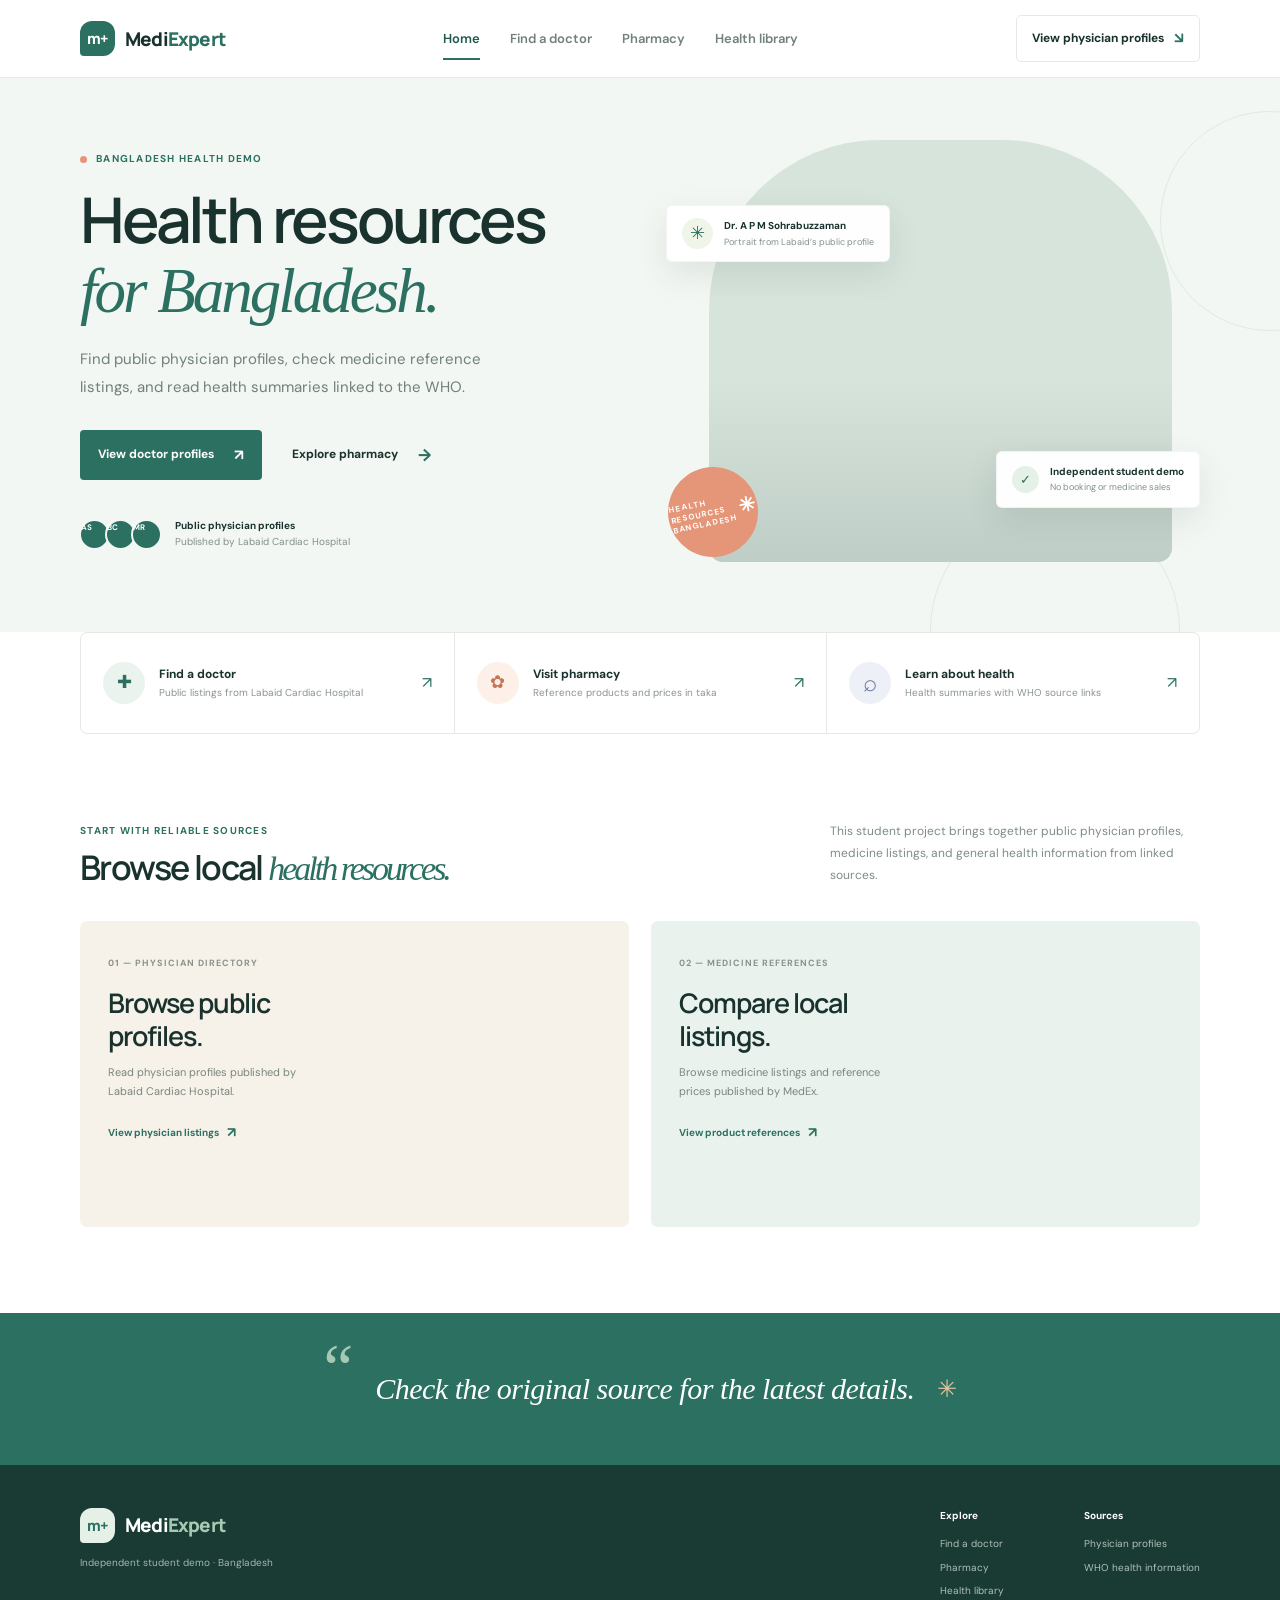
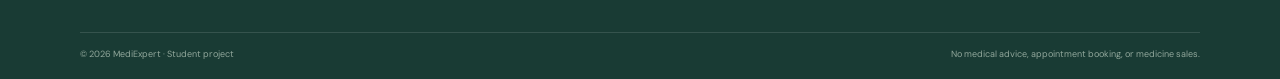
==== commit 396d7894: "Enhance MediExpert demo with updated content, images, and styles across doctors, health, home, and p" ====
--- a/index.html
+++ b/index.html
@@ -7,7 +7,7 @@
       name="description"
       content="Explore public physician profiles, Bangladesh medicine reference prices, and WHO-linked health information in this independent student demo."
     />
-    <title>MediExpert — Care that comes together</title>
+    <title>MediExpert — Health resources for Bangladesh</title>
     <link rel="preconnect" href="https://fonts.googleapis.com" />
     <link rel="preconnect" href="https://fonts.gstatic.com" crossorigin />
     <link
@@ -49,14 +49,14 @@
             <div class="eyebrow">
               <span class="eyebrow-dot"></span> Bangladesh health demo
             </div>
-            <h1>Care that comes <span>together.</span></h1>
+            <h1>Health resources<br /><span>for Bangladesh.</span></h1>
             <p class="hero-text">
-              Explore public physician profiles from Labaid Cardiac Hospital,
-              Bangladesh medicine listings, and health summaries linked to WHO.
+              Find public physician profiles, check medicine reference listings,
+              and read health summaries linked to the WHO.
             </p>
             <div class="hero-actions">
               <a class="button button-primary" href="/doctors"
-                >Find your doctor <span>↗</span></a
+                >View doctor profiles <span>↗</span></a
               ><a class="button button-quiet" href="/pharmacy"
                 >Explore pharmacy <span>→</span></a
               >
@@ -66,18 +66,22 @@
                 <span>AS</span><span>BC</span><span>MR</span>
               </div>
               <div>
-                <strong>Public physician listings</strong
-                ><span>Profiles link to Labaid’s official site</span>
+                <strong>Public physician profiles</strong
+                ><span>Published by Labaid Cardiac Hospital</span>
               </div>
             </div>
           </div>
           <div class="hero-visual">
-            <div class="hero-photo"></div>
+            <div
+              class="hero-photo"
+              role="img"
+              aria-label="Portrait of Dr. A P M Sohrabuzzaman from Labaid Cardiac Hospital"
+            ></div>
             <div class="floating-note note-top">
               <span class="note-icon">✳</span
               ><span
-                ><strong>Dhaka physician profiles</strong
-                ><small>Published by Labaid Cardiac Hospital</small></span
+                ><strong>Dr. A P M Sohrabuzzaman</strong
+                ><small>Portrait from Labaid’s public profile</small></span
               >
             </div>
             <div class="floating-note note-bottom">
@@ -88,7 +92,7 @@
               >
             </div>
             <div class="hero-stamp">
-              <span>YOUR<br />WELLNESS<br />PARTNER</span><b>✳</b>
+              <span>HEALTH<br />RESOURCES<br />BANGLADESH</span><b>✳</b>
             </div>
           </div>
         </div>
@@ -125,11 +129,11 @@
           <div class="section-heading">
             <div>
               <div class="eyebrow">Start with reliable sources</div>
-              <h2>Explore Bangladesh <span>health resources.</span></h2>
+              <h2>Browse local <span>health resources.</span></h2>
             </div>
             <p>
-              This independent student project connects to public physician
-              profiles, medicine reference listings, and general health facts.
+              This student project brings together public physician profiles,
+              medicine listings, and general health information from linked sources.
             </p>
           </div>
           <div class="care-grid">
@@ -138,7 +142,7 @@
                 <span class="card-kicker">01 — Physician directory</span>
                 <h3>Browse public<br />profiles.</h3>
                 <p>
-                  Review physician profiles published by Labaid Cardiac Hospital.
+                  Read physician profiles published by Labaid Cardiac Hospital.
                 </p>
                 <a class="text-link" href="doctors"
                   >View physician listings <span>↗</span></a
@@ -147,7 +151,7 @@
               <div
                 class="care-image doctor-image"
                 role="img"
-                aria-label="Doctor speaking with a patient"
+                aria-label="Portrait of Professor Dr. Baren Chakraborty from Labaid Cardiac Hospital"
               ></div>
             </article>
             <article class="care-card care-wellness">
@@ -155,7 +159,7 @@
                 <span class="card-kicker">02 — Medicine references</span>
                 <h3>Compare local<br />listings.</h3>
                 <p>
-                  See example Napa listings and reference prices from MedEx.
+                  Browse medicine listings and reference prices published by MedEx.
                 </p>
                 <a class="text-link" href="pharmacy"
                   >View product references <span>↗</span></a
@@ -164,7 +168,7 @@
               <div
                 class="care-image wellness-image"
                 role="img"
-                aria-label="Wellness products on a shelf"
+                aria-label="Napa 120 mg/5 ml syrup package shown on MedEx"
               ></div>
             </article>
           </div>
@@ -174,7 +178,7 @@
         <div class="container quote-inner">
           <span class="quote-mark">“</span>
           <blockquote>
-            Good information starts with a reliable source.
+            Check the original source for the latest details.
           </blockquote>
           <span class="quote-spark">✳</span>
         </div>
--- a/style/home.css
+++ b/style/home.css
@@ -88,7 +88,7 @@
   inset: 0 28px 0 38px;
   border-radius: 170px 170px 14px 14px;
   background: #d7e4dc
-    url("https://images.unsplash.com/photo-1559839734-2b71ea197ec2?auto=format&fit=crop&w=1000&q=88")
+    url("https://labaid.com.bd/files/images/1700978846.jpg")
     center 35% / cover;
 }
 .hero-photo::after {
@@ -292,12 +292,12 @@
 .doctor-image {
   background-image:
     linear-gradient(90deg, #f6f1e9 0%, transparent 35%),
-    url("https://images.unsplash.com/photo-1576091160399-112ba8d25d1d?auto=format&fit=crop&w=650&q=85");
+    url("https://labaid.com.bd/files/images/1700980266.jpg");
 }
 .wellness-image {
   background-image:
     linear-gradient(90deg, #eaf2ed 0%, transparent 35%),
-    url("https://images.unsplash.com/photo-1608248543803-ba4f8c70ae0b?auto=format&fit=crop&w=650&q=85");
+    url("https://medex.com.bd/storage/images/packaging/napa-120-mg-syrup-2490148577-ZLDaH1pmjy.webp");
 }
 .quote-band {
   background: var(--green);
